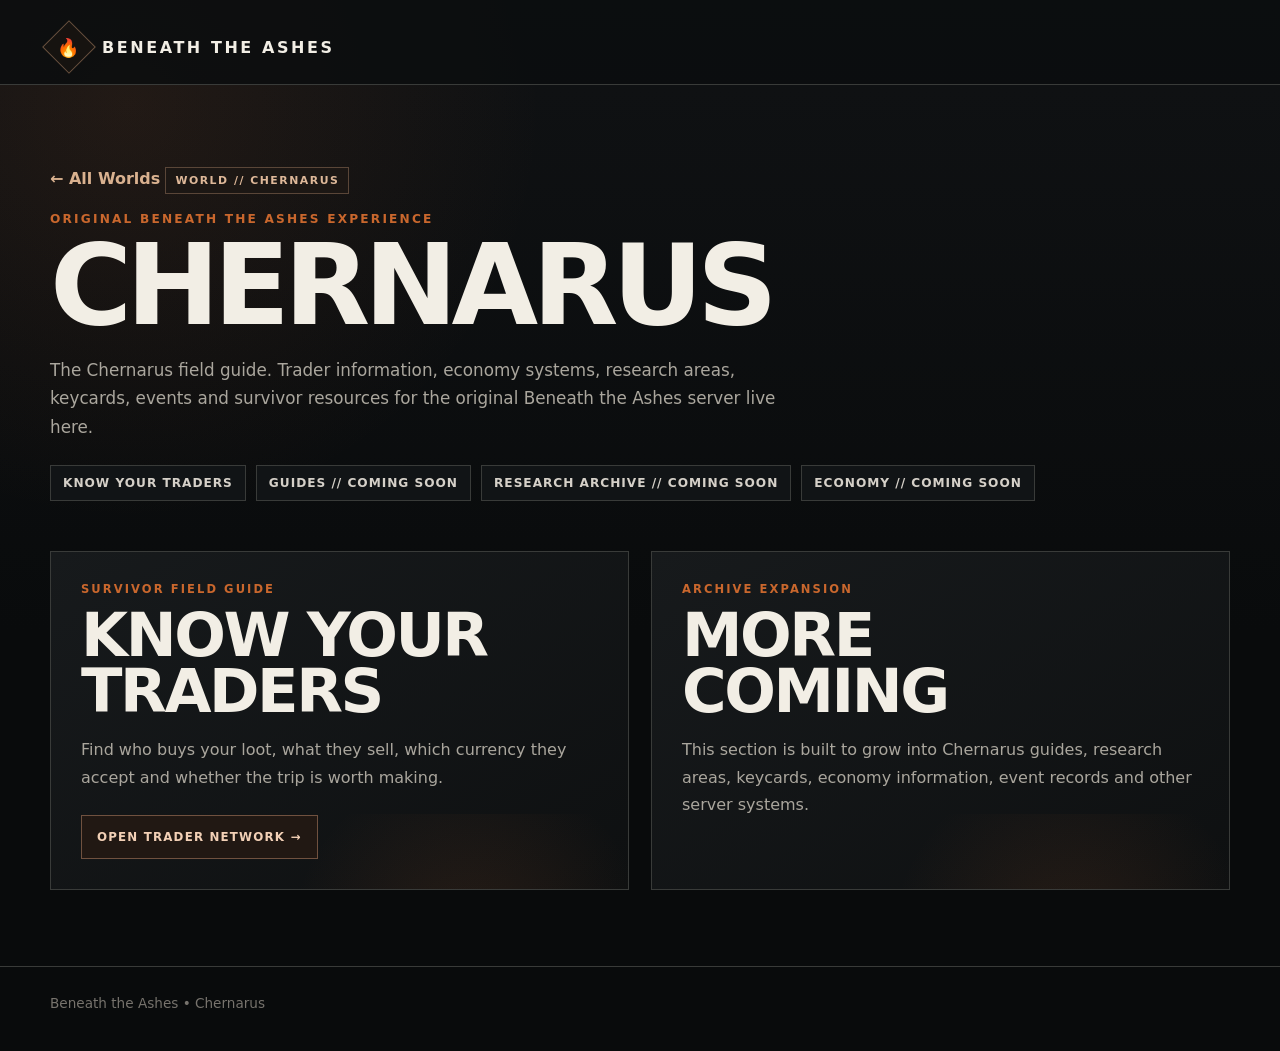
==== chernarus/index.html @ 6359c7d9 "Add Chernarus project hub" ====
<!doctype html>
<html lang="en">
<head>
  <meta charset="utf-8">
  <meta name="viewport" content="width=device-width,initial-scale=1">
  <title>Chernarus | Beneath the Ashes</title>
  <meta name="description" content="Beneath the Ashes Chernarus survivor hub: traders, economy, systems, guides and lore.">
  <link rel="stylesheet" href="../styles.css">
</head>
<body>
<header><div class="wrap"><div class="brand"><div class="mark"><span>🔥</span></div><div>Beneath the Ashes</div></div></div></header>
<main class="wrap">
  <section class="project-hero">
    <a class="back" href="../">← All Worlds</a>
    <div class="world-tag">World // Chernarus</div>
    <div class="kicker">Original Beneath the Ashes Experience</div>
    <h1>Chernarus</h1>
    <p>The Chernarus field guide. Trader information, economy systems, research areas, keycards, events and survivor resources for the original Beneath the Ashes server live here.</p>
    <nav class="section-nav">
      <a href="./traders/">Know Your Traders</a>
      <a href="#">Guides // Coming Soon</a>
      <a href="#">Research Archive // Coming Soon</a>
      <a href="#">Economy // Coming Soon</a>
    </nav>
  </section>
  <section class="project-grid">
    <a class="project-card" href="./traders/">
      <div class="project-label">Survivor Field Guide</div>
      <h2>Know Your<br>Traders</h2>
      <p>Find who buys your loot, what they sell, which currency they accept and whether the trip is worth making.</p>
      <div class="project-links"><span class="button">Open Trader Network →</span></div>
    </a>
    <div class="project-card">
      <div class="project-label">Archive Expansion</div>
      <h2>More<br>Coming</h2>
      <p>This section is built to grow into Chernarus guides, research areas, keycards, economy information, event records and other server systems.</p>
    </div>
  </section>
</main>
<footer><div class="wrap">Beneath the Ashes • Chernarus</div></footer>
</body>
</html>
---- styles.css ----
:root{
  --bg:#0b0d0e;--panel:#141719;--panel2:#1b1f21;--text:#f2eee5;--muted:#aaa69d;
  --ash:#6f6b63;--ember:#c9672d;--ember2:#8f3721;--line:#393b39;--green:#9eb98e;
}
*{box-sizing:border-box}
html{scroll-behavior:smooth}
body{margin:0;background:
radial-gradient(circle at 10% 10%,rgba(201,103,45,.10),transparent 26rem),
linear-gradient(180deg,#101214,#090b0c 60%);color:var(--text);
font-family:Inter,ui-sans-serif,system-ui,-apple-system,BlinkMacSystemFont,"Segoe UI",sans-serif;min-height:100vh}
a{color:inherit;text-decoration:none}
.wrap{width:min(1180px,calc(100% - 32px));margin:auto}
header{padding:28px 0 18px;border-bottom:1px solid var(--line);background:rgba(11,13,14,.86)}
.brand{display:flex;align-items:center;gap:14px;font-weight:900;letter-spacing:.16em;text-transform:uppercase}
.mark{width:38px;height:38px;border:1px solid #69513f;display:grid;place-items:center;transform:rotate(45deg);background:#161310}
.mark span{transform:rotate(-45deg);font-size:18px}
.kicker{color:var(--ember);font-size:.76rem;text-transform:uppercase;letter-spacing:.18em;font-weight:800}
.hero{padding:72px 0 38px}
.hero h1,.profile h1{font-size:clamp(2.5rem,8vw,6rem);line-height:.86;margin:12px 0;text-transform:uppercase;letter-spacing:-.05em}
.hero p{max-width:760px;color:var(--muted);font-size:1.05rem;line-height:1.7}
.toolbar{display:flex;gap:12px;flex-wrap:wrap;margin:28px 0}
input,select{background:#111416;color:var(--text);border:1px solid var(--line);padding:13px 14px;border-radius:4px;font:inherit;min-height:46px}
input{flex:1;min-width:220px}
.grid{display:grid;grid-template-columns:repeat(auto-fit,minmax(240px,1fr));gap:18px;padding-bottom:70px}
.card{border:1px solid var(--line);background:linear-gradient(180deg,#171a1c,#101214);position:relative;overflow:hidden;min-height:390px;transition:.18s ease}
.card:hover{transform:translateY(-3px);border-color:#70513f}
.card img{width:100%;height:280px;object-fit:cover;object-position:center top;display:block;filter:saturate(.86) contrast(1.04)}
.card-body{padding:18px}
.card h2{margin:5px 0 2px;text-transform:uppercase;font-size:1.6rem;letter-spacing:.02em}
.meta{color:var(--muted);font-size:.88rem}
.chips{display:flex;gap:7px;flex-wrap:wrap;margin-top:14px}
.chip{border:1px solid #4b4540;color:#d8c4ad;background:#1d1815;padding:5px 8px;font-size:.72rem;text-transform:uppercase;letter-spacing:.08em}
.currency-line,.card-currency{display:flex;align-items:center;gap:9px;flex-wrap:wrap}
.currency-line{margin:0 0 18px}
.card-currency{margin-top:12px}
.currency-label{color:#8f8a82;font-size:.67rem;font-weight:800;letter-spacing:.14em;text-transform:uppercase}
.currency-badge{display:inline-flex;align-items:center;gap:5px;border:1px solid;padding:5px 9px;font-size:.72rem;font-weight:800;letter-spacing:.08em;text-transform:uppercase}
.currency-usd{color:#c9ddb9;background:#151d14;border-color:#40543b}
.currency-zombie{color:#d5bfdf;background:#1d161f;border-color:#5a405f}
.cta{display:inline-flex;margin-top:18px;color:#f0c7aa;font-weight:800;text-transform:uppercase;letter-spacing:.1em;font-size:.78rem}
.profile{padding:48px 0 72px}
.profile-top{display:grid;grid-template-columns:minmax(0,1.1fr) minmax(280px,.9fr);gap:36px;align-items:start}
.portrait{width:100%;aspect-ratio:4/5;object-fit:cover;object-position:center top;border:1px solid var(--line);background:#111}
.portrait-frame{width:100%;overflow:hidden;border:1px solid var(--line);background:#111}
.portrait-frame .portrait{border:0;display:block}
.profile-top-gabi{grid-template-columns:minmax(0,1.18fr) minmax(300px,.82fr);gap:32px}
.portrait-frame-gabi{aspect-ratio:4/4.35;max-height:575px}
.portrait-gabi{width:100%;height:100%;aspect-ratio:auto;object-fit:cover;object-position:center top;transform:scale(1.01)}
.location{font-size:1.1rem;color:#d8c4ad;margin:10px 0 12px}
.summary{color:var(--muted);line-height:1.7;font-size:1.02rem;max-width:700px}
.info-grid{display:grid;grid-template-columns:1fr 1fr;gap:16px;margin-top:30px}
.panel{border:1px solid var(--line);background:var(--panel);padding:22px}
.panel h3{margin:0 0 16px;text-transform:uppercase;letter-spacing:.12em;font-size:.9rem}
.panel.buy h3{color:#d6b28f}.panel.sell h3{color:#b8cfaa}
.panel ul{margin:0;padding-left:18px;line-height:1.75}
.notes{margin-top:16px}
.lore{position:relative;margin-top:28px;padding:26px 28px 28px 32px;border-color:#4b4038;background:linear-gradient(135deg,rgba(201,103,45,.075),rgba(20,23,25,.96) 34%);overflow:hidden}
.lore:before{content:"";position:absolute;left:0;top:0;bottom:0;width:3px;background:linear-gradient(180deg,var(--ember),var(--ember2))}
.lore:after{content:"ARCHIVE";position:absolute;right:18px;top:12px;color:rgba(201,103,45,.055);font-size:3.5rem;font-weight:900;letter-spacing:.08em;pointer-events:none}
.lore-eyebrow{position:relative;z-index:1;margin-bottom:7px;color:var(--ember);font-size:.68rem;font-weight:800;letter-spacing:.2em;text-transform:uppercase}
.lore h3{position:relative;z-index:1;margin-bottom:20px;color:#e1c1a8}
.lore p{position:relative;z-index:1;margin:0 0 15px;color:#c6c1b8;line-height:1.72}
.lore p:last-child{margin-bottom:0}
.lore strong{color:#f1e7dc}
.lore-closing{padding-top:4px;color:#d9c8b8!important}
.back{display:inline-block;margin-bottom:24px;color:#d9b18f;font-weight:800}
.project-hero{padding:82px 0 42px}
.project-hero h1{font-size:clamp(3rem,9vw,7rem);line-height:.82;margin:14px 0 24px;text-transform:uppercase;letter-spacing:-.055em}
.project-hero p{max-width:760px;color:var(--muted);font-size:1.05rem;line-height:1.7}
.project-grid{display:grid;grid-template-columns:repeat(2,minmax(0,1fr));gap:22px;padding:8px 0 76px}
.project-card{position:relative;min-height:330px;border:1px solid var(--line);background:linear-gradient(150deg,#171a1c,#0e1011);padding:30px;overflow:hidden;transition:.18s ease}
.project-card:hover{transform:translateY(-3px);border-color:#70513f}
.project-card:after{content:"";position:absolute;inset:auto -15% -55% 30%;height:260px;background:radial-gradient(circle,rgba(201,103,45,.13),transparent 65%);pointer-events:none}
.project-card.frozen:after{background:radial-gradient(circle,rgba(122,168,190,.13),transparent 65%)}
.project-label{color:var(--ember);font-size:.72rem;text-transform:uppercase;letter-spacing:.18em;font-weight:800}
.project-card.frozen .project-label{color:#9bc2d2}
.project-card h2{margin:12px 0 10px;font-size:clamp(2rem,5vw,3.8rem);line-height:.92;text-transform:uppercase;letter-spacing:-.04em}
.project-card p{max-width:520px;color:var(--muted);line-height:1.7}
.project-links{display:flex;gap:10px;flex-wrap:wrap;margin-top:24px}
.button{display:inline-flex;align-items:center;min-height:44px;padding:0 15px;border:1px solid #70513f;background:#211813;color:#f2d0b6;font-weight:900;text-transform:uppercase;letter-spacing:.1em;font-size:.74rem}
.button.secondary{background:#111416;border-color:var(--line);color:var(--text)}
.section-nav{display:flex;gap:10px;flex-wrap:wrap;margin:24px 0 0}
.section-nav a{border:1px solid var(--line);background:#111416;padding:10px 12px;color:#d5d0c8;font-size:.76rem;font-weight:800;text-transform:uppercase;letter-spacing:.08em}
.section-nav a:hover{border-color:#70513f;color:#f0c7aa}
.world-tag{display:inline-flex;margin-bottom:18px;padding:6px 9px;border:1px solid #5a4638;background:#1c1714;color:#deb899;font-size:.68rem;font-weight:800;letter-spacing:.14em;text-transform:uppercase}
.world-tag.frozen{border-color:#40545f;background:#131a1d;color:#a9cad8}
.coming-soon{border:1px dashed #465158;background:rgba(19,26,29,.6);padding:22px;color:#9fb4bd;line-height:1.7;margin-top:28px}
footer{border-top:1px solid var(--line);padding:28px 0 40px;color:#77736d;font-size:.85rem}
.empty{display:none;padding:30px;border:1px solid var(--line);color:var(--muted)}
@media(max-width:760px){.profile-top,.profile-top-gabi{grid-template-columns:1fr}.info-grid{grid-template-columns:1fr}.hero{padding-top:48px}.portrait-frame-gabi{max-height:none;aspect-ratio:4/4.35}.lore{padding:24px 22px 24px 26px}.lore:after{font-size:2.5rem}.project-grid{grid-template-columns:1fr}.project-hero{padding-top:58px}}
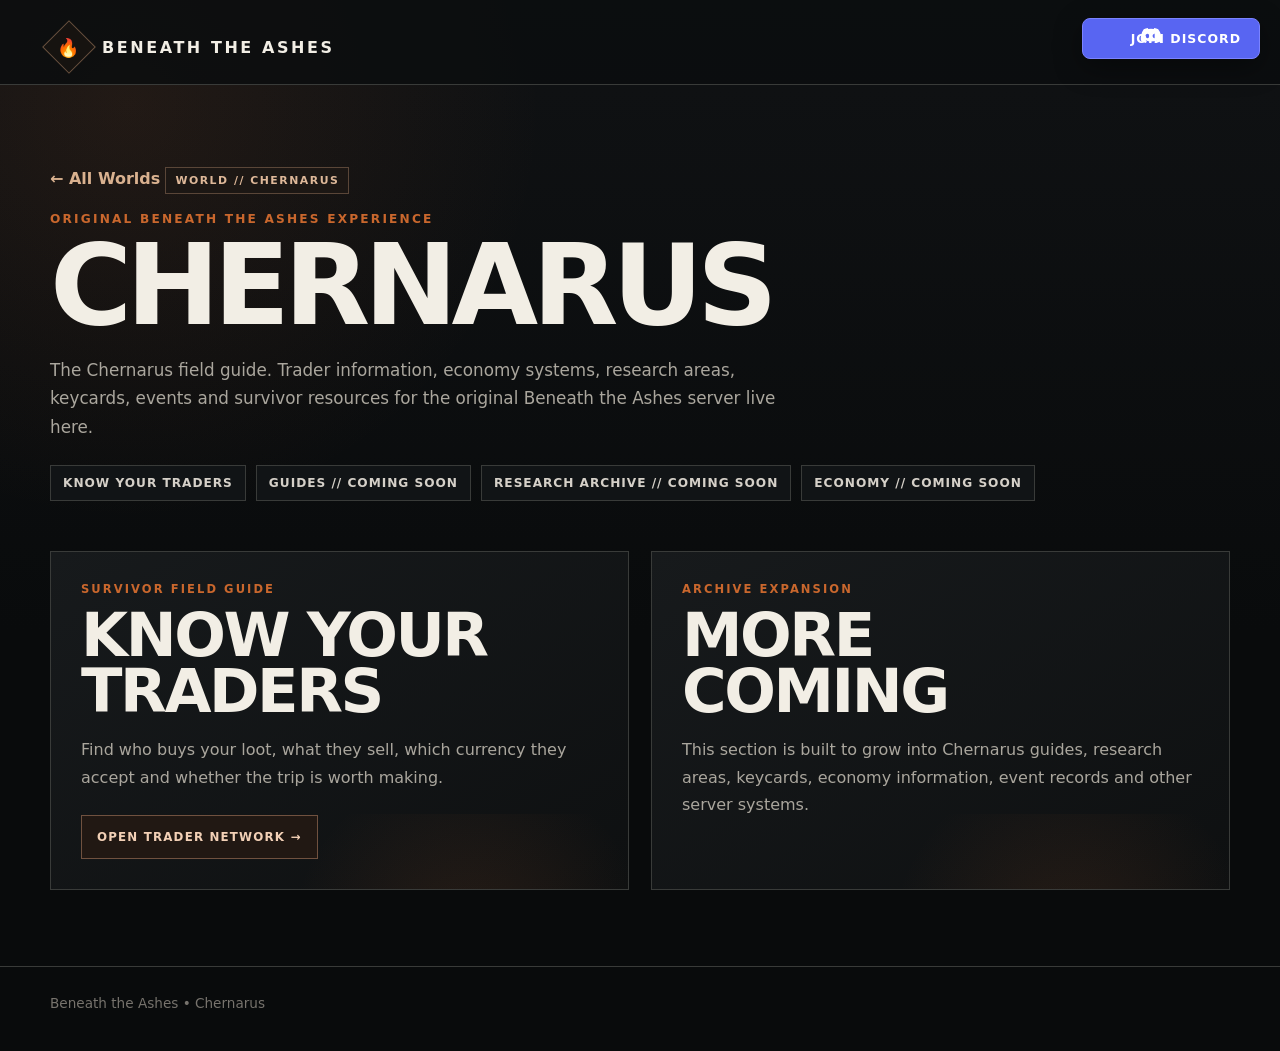
==== commit e3ac668a: "Add persistent Discord button to Chernarus hub" ====
--- a/chernarus/index.html
+++ b/chernarus/index.html
@@ -38,5 +38,6 @@
   </section>
 </main>
 <footer><div class="wrap">Beneath the Ashes • Chernarus</div></footer>
+<script src="https://beneaththeashesdayz.github.io/site.js"></script>
 </body>
 </html>
--- a/styles.css
+++ b/styles.css
@@ -14,6 +14,10 @@
 .brand{display:flex;align-items:center;gap:14px;font-weight:900;letter-spacing:.16em;text-transform:uppercase}
 .mark{width:38px;height:38px;border:1px solid #69513f;display:grid;place-items:center;transform:rotate(45deg);background:#161310}
 .mark span{transform:rotate(-45deg);font-size:18px}
+body:after{content:"Join Discord";position:fixed;z-index:9998;top:18px;right:20px;padding:12px 18px 12px 48px;border:1px solid #7b83ff;border-radius:8px;background:#5865F2;color:#fff;font-size:.78rem;font-weight:900;letter-spacing:.08em;text-transform:uppercase;box-shadow:0 8px 28px rgba(0,0,0,.38);pointer-events:none}
+body:before{content:"";position:fixed;z-index:9999;top:28px;right:119px;width:22px;height:17px;background:#fff;clip-path:path("M19.27 1.33A16.2 16.2 0 0 0 15.23 0l-.5 1.02a14.7 14.7 0 0 0-5.46 0L8.77 0a16.3 16.3 0 0 0-4.05 1.34C2.16 5.16 1.47 8.88 1.82 12.55a16.4 16.4 0 0 0 4.96 2.5l1.2-1.64a10.4 10.4 0 0 1-1.88-.9l.46-.35c3.63 1.68 7.56 1.68 11.14 0l.47.35c-.6.36-1.23.66-1.88.9l1.2 1.64a16.3 16.3 0 0 0 4.95-2.5c.42-4.25-.72-7.94-3.27-11.22ZM8.42 10.3c-1.08 0-1.97-1-1.97-2.22s.87-2.22 1.97-2.22 1.99 1 1.97 2.22c0 1.22-.87 2.22-1.97 2.22Zm7.16 0c-1.08 0-1.97-1-1.97-2.22s.87-2.22 1.97-2.22 1.99 1 1.97 2.22c0 1.22-.87 2.22-1.97 2.22Z");pointer-events:none}
+body{padding-top:0}
+body > header:after{content:"";position:fixed;z-index:10000;top:18px;right:20px;width:154px;height:42px;cursor:pointer}
 .kicker{color:var(--ember);font-size:.76rem;text-transform:uppercase;letter-spacing:.18em;font-weight:800}
 .hero{padding:72px 0 38px}
 .hero h1,.profile h1{font-size:clamp(2.5rem,8vw,6rem);line-height:.86;margin:12px 0;text-transform:uppercase;letter-spacing:-.05em}
@@ -87,4 +91,4 @@
 .coming-soon{border:1px dashed #465158;background:rgba(19,26,29,.6);padding:22px;color:#9fb4bd;line-height:1.7;margin-top:28px}
 footer{border-top:1px solid var(--line);padding:28px 0 40px;color:#77736d;font-size:.85rem}
 .empty{display:none;padding:30px;border:1px solid var(--line);color:var(--muted)}
-@media(max-width:760px){.profile-top,.profile-top-gabi{grid-template-columns:1fr}.info-grid{grid-template-columns:1fr}.hero{padding-top:48px}.portrait-frame-gabi{max-height:none;aspect-ratio:4/4.35}.lore{padding:24px 22px 24px 26px}.lore:after{font-size:2.5rem}.project-grid{grid-template-columns:1fr}.project-hero{padding-top:58px}}
+@media(max-width:760px){.profile-top,.profile-top-gabi{grid-template-columns:1fr}.info-grid{grid-template-columns:1fr}.hero{padding-top:48px}.portrait-frame-gabi{max-height:none;aspect-ratio:4/4.35}.lore{padding:24px 22px 24px 26px}.lore:after{font-size:2.5rem}.project-grid{grid-template-columns:1fr}.project-hero{padding-top:58px}body:after{top:12px;right:12px;padding:10px 12px 10px 38px;font-size:.66rem}body:before{top:20px;right:99px;width:18px;height:14px}}
